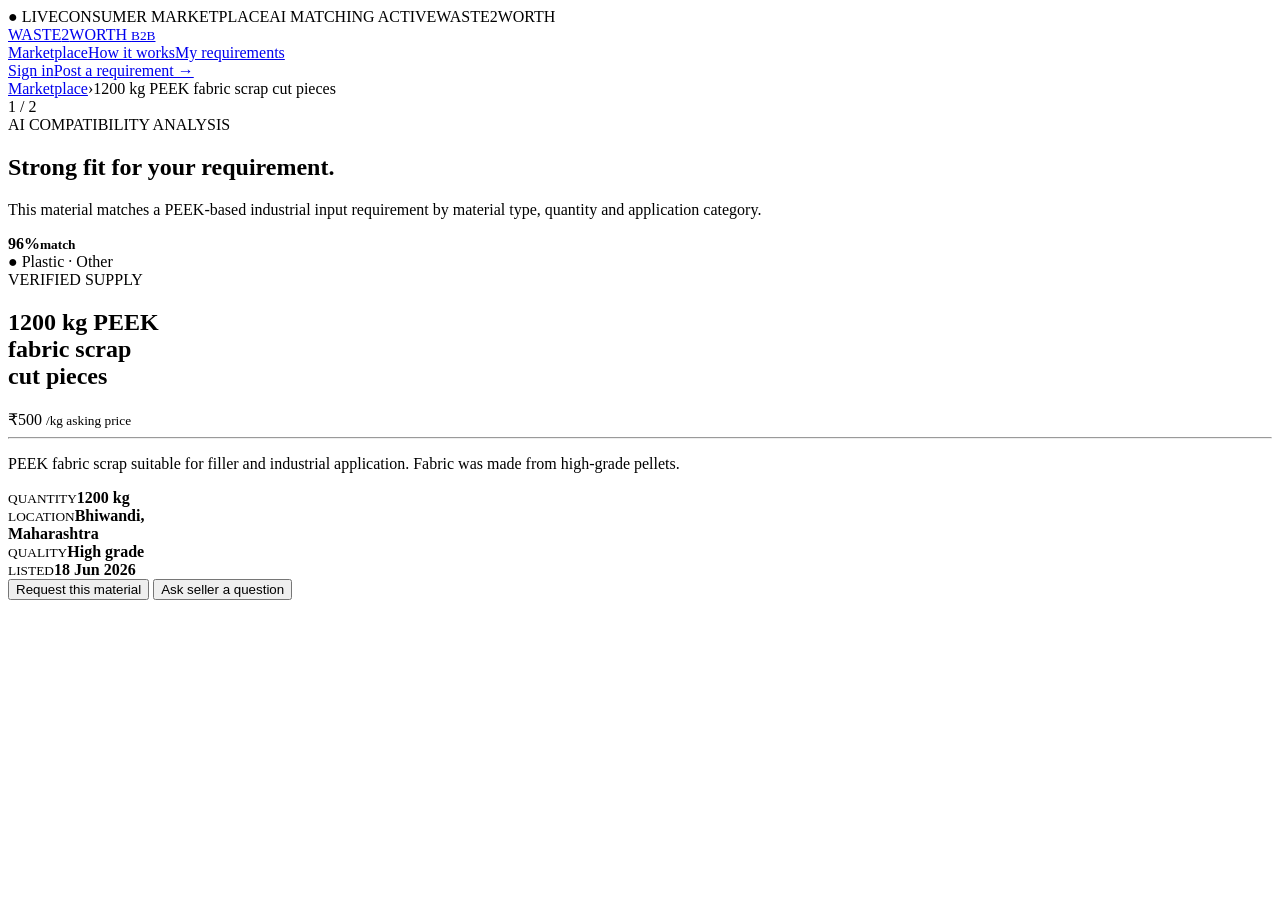
==== consumer/listing.html @ a52f8d53 "Add consumer marketplace and material detail pages" ====
<!doctype html>
<html lang="en"><head><meta charset="utf-8"><meta name="viewport" content="width=device-width,initial-scale=1"><title>Waste2Worth — Material Details</title><link rel="stylesheet" href="style.css"></head>
<body>
<div class="status"><span>● LIVE</span><span>CONSUMER MARKETPLACE</span><span>AI MATCHING ACTIVE</span><span class="right">WASTE2WORTH</span></div>
<header class="nav"><a class="brand" href="../index.html"><i></i>WASTE<span>2</span>WORTH <small>B2B</small></a><nav><a href="marketplace.html">Marketplace</a><a href="marketplace.html#how">How it works</a><a href="marketplace.html#requirements">My requirements</a></nav><a class="signin" href="../index.html">Sign in</a><a class="post" href="marketplace.html#requirements">Post a requirement →</a></header>
<main class="detail">
  <div class="crumb"><a href="marketplace.html">Marketplace</a><span>›</span>1200 kg PEEK fabric scrap cut pieces</div>
  <div class="detail-grid">
    <div>
      <div class="hero-photo photo1"><span>1 / 2</span></div>
      <div class="thumbs"><div class="photo1"></div><div class="photo1 alt"></div></div>
      <section class="match-panel"><div><div class="eyebrow">AI COMPATIBILITY ANALYSIS</div><h2>Strong fit for your requirement.</h2><p>This material matches a PEEK-based industrial input requirement by material type, quantity and application category.</p></div><strong>96%<small>match</small></strong></section>
    </div>
    <aside class="detail-card">
      <div class="tag">● Plastic · Other</div><span class="status-pill">VERIFIED SUPPLY</span>
      <h1>1200 kg PEEK<br>fabric scrap<br>cut pieces</h1>
      <div class="price">₹500 <small>/kg asking price</small></div>
      <hr><p>PEEK fabric scrap suitable for filler and industrial application. Fabric was made from high-grade pellets.</p>
      <div class="facts"><div><small>QUANTITY</small><b>1200 kg</b></div><div><small>LOCATION</small><b>Bhiwandi,<br>Maharashtra</b></div><div><small>QUALITY</small><b>High grade</b></div><div><small>LISTED</small><b>18 Jun 2026</b></div></div>
      <button class="request" onclick="alert('Exchange request flow can be connected to the backend next.')">Request this material</button>
      <button class="secondary" onclick="alert('Negotiation flow can be connected next.')">Ask seller a question</button>
    </aside>
  </div>
</main>
</body></html>
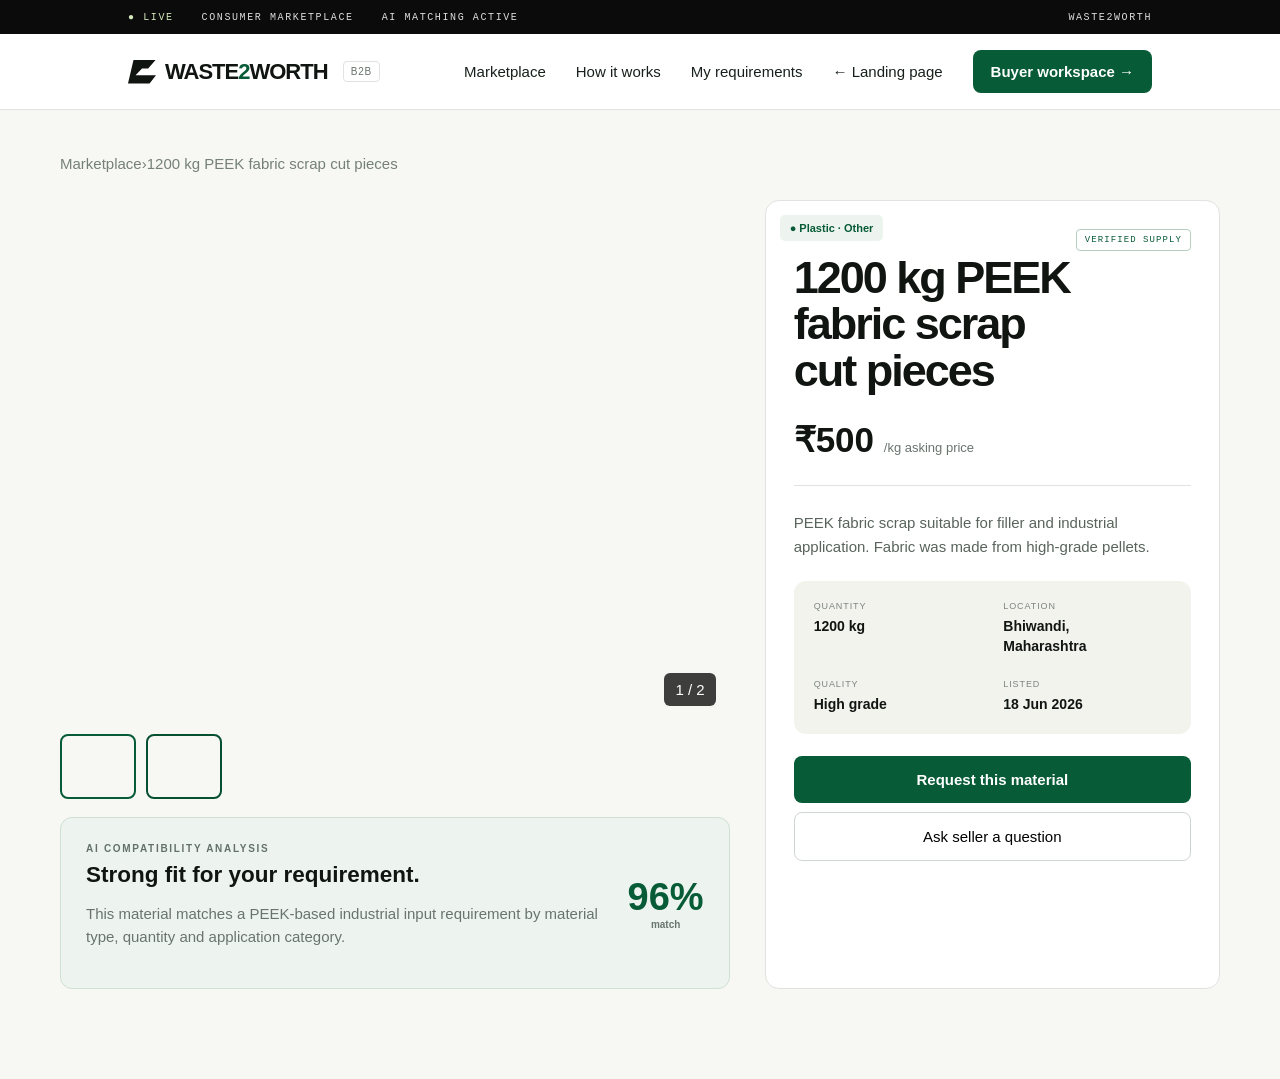
==== commit be30a41a: "Connect prototype workflow architecture across project" ====
--- a/consumer/listing.html
+++ b/consumer/listing.html
@@ -2,7 +2,7 @@
 <html lang="en"><head><meta charset="utf-8"><meta name="viewport" content="width=device-width,initial-scale=1"><title>Waste2Worth — Material Details</title><link rel="stylesheet" href="style.css"></head>
 <body>
 <div class="status"><span>● LIVE</span><span>CONSUMER MARKETPLACE</span><span>AI MATCHING ACTIVE</span><span class="right">WASTE2WORTH</span></div>
-<header class="nav"><a class="brand" href="../index.html"><i></i>WASTE<span>2</span>WORTH <small>B2B</small></a><nav><a href="marketplace.html">Marketplace</a><a href="marketplace.html#how">How it works</a><a href="marketplace.html#requirements">My requirements</a></nav><a class="signin" href="../index.html">Sign in</a><a class="post" href="marketplace.html#requirements">Post a requirement →</a></header>
+<header class="nav"><a class="brand" href="../index.html"><i></i>WASTE<span>2</span>WORTH <small>B2B</small></a><nav><a href="marketplace.html">Marketplace</a><a href="marketplace.html#how">How it works</a><a href="marketplace.html#requirements">My requirements</a></nav><a class="signin" href="../index.html">← Landing page</a><a class="post" href="workspace.html">Buyer workspace →</a></header>
 <main class="detail">
   <div class="crumb"><a href="marketplace.html">Marketplace</a><span>›</span>1200 kg PEEK fabric scrap cut pieces</div>
   <div class="detail-grid">
@@ -17,9 +17,10 @@
       <div class="price">₹500 <small>/kg asking price</small></div>
       <hr><p>PEEK fabric scrap suitable for filler and industrial application. Fabric was made from high-grade pellets.</p>
       <div class="facts"><div><small>QUANTITY</small><b>1200 kg</b></div><div><small>LOCATION</small><b>Bhiwandi,<br>Maharashtra</b></div><div><small>QUALITY</small><b>High grade</b></div><div><small>LISTED</small><b>18 Jun 2026</b></div></div>
-      <button class="request" onclick="alert('Exchange request flow can be connected to the backend next.')">Request this material</button>
-      <button class="secondary" onclick="alert('Negotiation flow can be connected next.')">Ask seller a question</button>
+      <button class="request" id="requestMaterial">Request this material</button>
+      <button class="secondary" id="askSeller">Ask seller a question</button><div id="listingNotice" class="notice"></div>
     </aside>
   </div>
 </main>
+<script src="app.js"></script>
 </body></html>
--- a/consumer/style.css
+++ b/consumer/style.css
@@ -0,0 +1,9 @@
+:root{--g:#075b36;--dark:#091f16;--lime:#c4dd78;--paper:#f7f7f3;--line:#dfe4df;--muted:#69746d;--ink:#111512}*{box-sizing:border-box}body{margin:0;background:var(--paper);color:var(--ink);font:15px Arial,sans-serif}.status{height:34px;background:#0b0b0b;color:#ddd;display:flex;align-items:center;padding:0 10%;gap:28px;font:10px monospace;letter-spacing:.16em}.status span:first-child{color:#d5e9bc}.status .right{margin-left:auto}.nav{height:76px;background:#fff;border-bottom:1px solid var(--line);display:flex;align-items:center;padding:0 10%;gap:30px}.brand{font-weight:800;font-size:22px;letter-spacing:-1px;text-decoration:none;color:#101512;white-space:nowrap}.brand span{color:var(--g)}.brand i{display:inline-block;width:28px;height:24px;background:#101512;vertical-align:-5px;margin-right:9px;clip-path:polygon(20% 0,100% 0,72% 38%,50% 38%,27% 66%,100% 66%,77% 100%,0 100%)}.brand small{font-size:10px;font-weight:500;border:1px solid var(--line);padding:4px 7px;border-radius:4px;color:#667069;margin-left:10px;vertical-align:4px;letter-spacing:.08em}nav{margin-left:auto;display:flex;gap:30px}nav a,.signin{text-decoration:none;color:#17201a}.active{color:var(--g);font-weight:700}.post,.request{background:var(--g);color:#fff;text-decoration:none;padding:13px 18px;border-radius:8px;font-weight:700}.market-head{max-width:1160px;margin:0 auto;padding:70px 0 38px;display:flex;justify-content:space-between;align-items:flex-end}.eyebrow{font-size:10px;letter-spacing:.17em;color:#647169;font-weight:700}.icon{display:inline-grid;place-items:center;width:42px;height:42px;border:1px solid #bfd4c7;background:#edf4ef;border-radius:10px;color:var(--g);font-size:20px;margin-right:10px;vertical-align:middle}.market-head h1{font-size:50px;line-height:1.02;letter-spacing:-3px;margin:18px 0 12px}.market-head h1 em,.how h2 em{font-family:Georgia,serif;color:var(--g);font-weight:400}.market-head p{max-width:720px;color:var(--muted);font-size:17px;line-height:1.6}.count{border:1px solid var(--line);background:#fff;border-radius:9px;padding:12px 18px;text-align:center;font-weight:700;font-size:18px}.count small{font-weight:400;color:var(--muted);font-size:10px}.toolbar{max-width:1160px;margin:auto}.search{width:600px;height:52px;background:#fff;border:1px solid var(--line);border-radius:9px;display:flex;align-items:center;padding:0 15px}.search span{font-size:25px;color:#89938d;margin-right:10px}.search input{border:0;outline:0;width:100%;font-size:15px;background:transparent}.filters{display:flex;gap:8px;margin:18px 0 24px}.filters button{background:#fff;border:1px solid var(--line);border-radius:8px;padding:10px 18px;cursor:pointer}.filters .selected{background:#edf4ef;border-color:#a8c7b5;color:var(--g);font-weight:700}.sort{float:right;margin-top:-58px;color:#748078;font-size:12px}.sort b{color:var(--g);background:#edf4ef;padding:10px 13px;border-radius:8px}.listing-grid{max-width:1160px;margin:0 auto 90px;display:grid;grid-template-columns:repeat(3,1fr);gap:22px}.listing{position:relative;background:#fff;border:1px solid var(--line);border-radius:14px;overflow:hidden;box-shadow:0 1px 0 #e8ebe6}.photo{display:block;height:225px;background-size:cover;background-position:center}.photo1{background-image:url('https://commons.wikimedia.org/wiki/Special:FilePath/Plastic%20pellets.jpg')}.photo2{background-image:url('https://commons.wikimedia.org/wiki/Special:FilePath/Scrap%20Metal.JPG')}.photo3{background-image:url('https://commons.wikimedia.org/wiki/Special:FilePath/Scrap%20Metal.JPG')}.photo4{background-image:url('https://commons.wikimedia.org/wiki/Special:FilePath/Algoma%20Steel%20slag.jpg')}.photo5{background-image:url('https://commons.wikimedia.org/wiki/Special:FilePath/Recycled_Electronics_-_Circuit_Boards_(48659415958).jpg')}.photo6{background-image:url('https://commons.wikimedia.org/wiki/Special:FilePath/Plastic%20pellets.jpg')}.tag{position:absolute;top:14px;left:14px;background:#edf4ef;color:#075b36;border-radius:5px;padding:7px 10px;font-size:11px;font-weight:700}.body{padding:20px}.body h2{font-size:17px;margin:0 0 8px;line-height:1.3}.body p{color:var(--muted);font-size:12px;margin:0 0 20px}.metrics{display:grid;grid-template-columns:1fr 1fr 1fr;border-top:1px solid var(--line);border-bottom:1px solid var(--line);padding:14px 0;gap:8px}.metrics small,.facts small{display:block;color:#7b857f;font-size:9px;letter-spacing:.1em;margin-bottom:5px}.metrics strong{font-size:15px}.metrics strong:first-letter{}.metrics div:first-child strong{color:var(--g)}.bottom{display:flex;justify-content:space-between;align-items:center;padding-top:14px;color:#707a74;font-size:12px}.bottom b{color:var(--g)}.how{background:#fff;padding:95px max(7%,calc((100% - 1160px)/2));}.how h2{font-size:48px;letter-spacing:-2px;margin:16px 0 35px}.how-grid{display:grid;grid-template-columns:repeat(3,1fr);gap:14px}.how-grid>div{border:1px solid var(--line);border-radius:12px;padding:28px;min-height:180px}.how-grid b{color:var(--g);font-size:11px;letter-spacing:.12em}.how-grid h3{margin:26px 0 8px}.how-grid p,.requirement p{color:var(--muted);line-height:1.6}.requirement{max-width:1160px;margin:70px auto;padding:40px;background:#0b2419;color:#fff;border-radius:14px;display:flex;justify-content:space-between;align-items:center}.requirement .eyebrow{color:var(--lime)}.requirement h2{font-size:36px;margin:12px 0}.requirement p{margin:0;color:#c8d0cb}.requirement>a{background:var(--lime);color:#102118;padding:14px 20px;border-radius:8px;text-decoration:none;font-weight:700}.detail{max-width:1160px;margin:auto;padding:45px 0 90px}.crumb{color:#748078;margin-bottom:28px}.crumb a{color:#748078;text-decoration:none}.detail-grid{display:grid;grid-template-columns:1.25fr .85fr;gap:35px}.hero-photo{height:520px;border-radius:13px;background-size:cover;background-position:center;position:relative}.hero-photo span{position:absolute;right:14px;bottom:14px;background:#111c;color:#fff;padding:8px 11px;border-radius:6px}.thumbs{display:flex;gap:10px;margin-top:14px}.thumbs div{width:76px;height:65px;border-radius:8px;background-size:cover;background-position:center;border:2px solid var(--g)}.thumbs .alt{filter:brightness(.88)}.detail-card{background:#fff;border:1px solid var(--line);border-radius:14px;padding:28px;position:relative}.status-pill{position:absolute;right:28px;top:28px;border:1px solid #b6cfc0;color:var(--g);font:9px monospace;padding:5px 8px;border-radius:4px;letter-spacing:.12em}.detail-card h1{font-size:45px;line-height:1.03;letter-spacing:-2px;margin:26px 0}.price{font-size:35px;font-weight:800}.price small{font-size:13px;color:var(--muted);font-weight:400}.detail-card hr{border:0;border-top:1px solid var(--line);margin:25px 0}.detail-card>p{color:#59645d;line-height:1.6}.facts{background:#f3f3ed;border-radius:12px;padding:20px;display:grid;grid-template-columns:1fr 1fr;gap:22px;margin:22px 0}.facts b{font-size:14px;line-height:1.45}.request,.secondary{width:100%;border:0;font-size:15px;padding:15px;border-radius:8px;cursor:pointer}.secondary{margin-top:9px;background:#fff;border:1px solid #cfd6d0}.match-panel{margin-top:18px;background:#edf4ef;border:1px solid #cfe0d5;border-radius:12px;padding:25px;display:flex;justify-content:space-between;align-items:center}.match-panel h2{margin:8px 0}.match-panel p{color:var(--muted);line-height:1.5}.match-panel>strong{font-size:38px;color:var(--g);text-align:center}.match-panel>strong small{display:block;font-size:10px;color:var(--muted)}@media(max-width:900px){.status,.nav{padding-left:5%;padding-right:5%}.nav nav{display:none}.market-head,.toolbar,.listing-grid,.detail{margin-left:5%;margin-right:5%}.listing-grid{grid-template-columns:1fr 1fr}.search{width:100%}.sort{float:none;margin:0 0 20px}.detail-grid{grid-template-columns:1fr}.how-grid{grid-template-columns:1fr}.requirement{margin-left:5%;margin-right:5%}}@media(max-width:600px){.listing-grid{grid-template-columns:1fr}.market-head{display:block}.count{display:inline-block;margin-top:15px}.market-head h1{font-size:40px}.post{display:none}.status span:not(:first-child){display:none}.hero-photo{height:360px}.detail-card h1{font-size:38px}.requirement{display:block}.requirement>a{display:inline-block;margin-top:20px}}.photo-credit{max-width:1160px;margin:-45px auto 55px;color:#7a857e;font-size:10px;line-height:1.5}.photo-credit a{color:#075b36}@media(max-width:600px){.photo-credit{margin:-25px 5% 40px}}
+.architecture{background:#eef3ed;border-top:1px solid var(--line);border-bottom:1px solid var(--line);padding:90px max(7%,calc((100% - 1160px)/2))}
+.architecture h2,.pathway-showcase h2{font-size:46px;letter-spacing:-2px;margin:14px 0 10px}.architecture h2 em,.pathway-showcase h2 em{font-family:Georgia,serif;color:var(--g);font-weight:400}.architecture-intro{max-width:760px;color:var(--muted);line-height:1.65}
+.architecture-flow{display:grid;grid-template-columns:1fr 25px 1fr 25px 1fr 25px 1fr;gap:10px;align-items:center;margin-top:34px}.flow-node{background:#fff;border:1px solid var(--line);border-radius:12px;padding:18px;min-height:140px}.flow-node b{display:block;color:var(--g);font-size:10px;letter-spacing:.12em}.flow-node strong{display:block;margin:18px 0 8px}.flow-node span{display:block;color:var(--muted);font-size:11px;line-height:1.5}.architecture-flow i{font-style:normal;color:var(--g);font-size:22px;text-align:center}
+.architecture-grid{display:grid;grid-template-columns:repeat(3,1fr);gap:12px;margin-top:16px}.architecture-grid article{background:#fff;border:1px solid var(--line);border-radius:12px;padding:24px;min-height:170px}.architecture-grid span{font-size:10px;color:var(--g);font-weight:700}.architecture-grid h3{margin:18px 0 8px;font-size:16px}.architecture-grid p{margin:0;color:var(--muted);line-height:1.55;font-size:12px}
+.pathway-showcase{max-width:1160px;margin:0 auto;padding:90px 0;display:grid;grid-template-columns:.8fr 1.2fr;gap:45px;align-items:center}.pathway-showcase p{color:var(--muted);line-height:1.65}.route-board{border:1px solid var(--line);background:#fff;border-radius:14px;padding:12px}.route-row{display:grid;grid-template-columns:90px 1fr 30px 1fr 75px;gap:10px;align-items:center;padding:16px 10px;border-bottom:1px solid var(--line);font-size:11px}.route-row:last-child{border-bottom:0}.route-row span{color:#77827b;font-size:9px;text-transform:uppercase;letter-spacing:.1em}.route-row b{font-size:12px}.route-row em{font-style:normal;color:var(--g);text-align:center}.route-row strong{font-size:8px;color:var(--g);text-align:right;letter-spacing:.12em}
+.passport-strip{background:#0b2419;color:#fff;padding:45px max(7%,calc((100% - 1160px)/2));display:flex;justify-content:space-between;gap:40px;align-items:center}.passport-strip .eyebrow{color:var(--lime)}.passport-strip h2{font-size:30px;margin:10px 0}.passport-items{display:flex;flex-wrap:wrap;gap:8px;max-width:600px}.passport-items span{border:1px solid #355346;border-radius:20px;padding:9px 12px;color:#d7e0da;font-size:10px}
+@media(max-width:900px){.architecture-flow{grid-template-columns:1fr}.architecture-flow i{transform:rotate(90deg)}.architecture-grid{grid-template-columns:1fr 1fr}.pathway-showcase{margin-left:5%;margin-right:5%;grid-template-columns:1fr}.passport-strip{display:block}.passport-items{margin-top:25px}}
+@media(max-width:600px){.architecture,.passport-strip{padding-left:5%;padding-right:5%}.architecture h2,.pathway-showcase h2{font-size:38px}.architecture-grid{grid-template-columns:1fr}.route-row{grid-template-columns:1fr}.route-row em{display:none}.route-row strong{text-align:left}.pathway-showcase{padding:65px 0}}
